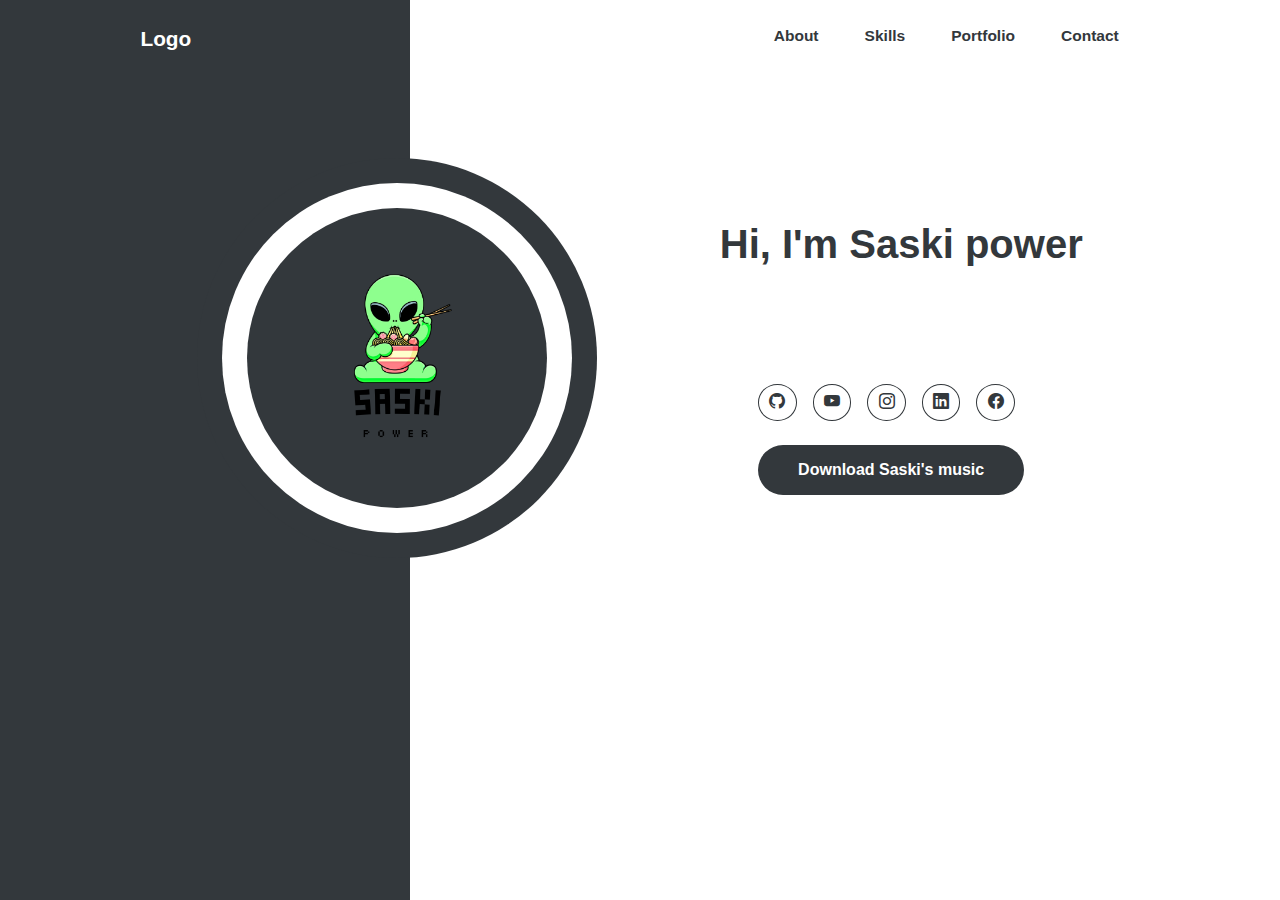
==== index.html @ 69ea70fb "Update index.html" ====
<!DOCTYPE html>
<html lang="en">

<head>
    <meta charset="UTF-8">
    <meta http-equiv="X-UA-Compatible" content="IE=edge">
    <meta name="viewport" content="width=device-width, initial-scale=1.0">
    <link rel="stylesheet" href="https://cdn.jsdelivr.net/npm/bootstrap-icons@1.10.5/font/bootstrap-icons.css">
    <link rel="stylesheet" href="style.css">
    <title>Portfolio</title>
</head>

<body>
    <header id="header">
        <div class="logo">
            <a href="#" id="logo">Logo</a>
        </div>
        <input type="checkbox" id="click">
        <label for="click" class="mainicon">
            <div class="menu" id="menu">
                <i class="bi bi-list"></i>
            </div>
        </label>
        <nav>
</html>
            <a href="#">About</a>
            <a href="#">Skills</a>
            <a href="#">Portfolio</a>
            <a href="#">Contact</a>
        </nav>
    </header>


    <section>
        <div class="main">
            <div class="images">
                <div class="blue-bg-outer">
                   <div class="white-bg">
                        <div class="blue-bg">
                            <img src="man5.png" alt="image">
                        </div>
                   </div>
                </div>
            </div>
            <div class="Information">
                <h1>Hi, I'm Saski power</h1>
                 <div class="animated_text">
                    <h1 class="title"> Artist of Music</h1>
                     <div class="animated_text">
                    <h1 class="title1">By: Hamza Sayar</h1>
                  </div>
                <div class="social">
                    <a href="https://github.com/hamzasaski08"><i class="bi bi-github"></i></a>
                    <a href="https://www.youtube.com/@saskipower"><i class="bi bi-youtube"></i></a>
                    <a href="https://www.instagram.com/saskipower"><i class="bi bi-instagram"></i></a>
                    <a href="https://www.linkedin.com/in/sayar-hamza-7a610327a/"><i class="bi bi-linkedin"></i></a>
                    <a hres="https://www.facebook.com/profile.php?id=100093306416469"><i class="bi-facebook"></i></a>
                    </div>
                <button class="cv-btn" >Download Saski's music</button>
            </div>
                    <!DOCTYPE html>
<html lang="en">
</html>
            </div>
        </div>
    </section>
<script src="js/index.js"></script>
</body>
</html>
---- style.css ----
:root {
    --primary-color: #33383C;
    --secondary-color: #33383C;
}
@import url('https://fonts.googleapis.com/css2?family=Poppins:wght@100;200;300;400;500;600;700;800&display=swap');

* {
    margin: 0;
    padding: 0;
}

body {
    font-family: 'Poppins', sans-serif;
    background: linear-gradient(90deg, #33383C 32%, #ffffff 10%);
    margin: auto;

}

/*  NAVBAR  */

header {
    padding: 1.7rem 0;
    display: flex;
    justify-content: space-around;
    background-color: transparent;
    align-content: center;
}

.logo a {
    font-size: 1.3rem;
    font-weight: 800;
    color: #ffffff;
    text-decoration: none;
}

nav {
    z-index: 1;
}

nav a {
    color: #33383C;
    text-decoration: none;
    font-size: .97rem;
    font-weight: 600;
    padding: 0.4rem 1.3rem;

}

#click {
    display: none;
}

.menu {
    display: none;
}

/*NAVBAR*/

section {
    margin: 2rem 8.5rem;
}

.main {
    display: flex;
    flex-wrap: wrap;
    justify-content: space-between;
    align-items: center;
    margin: 5rem auto;
}

.main h1 {
    font-size: 2.5rem;
    font-weight: 600;
    color: #33383C;
}

.Information {
    display: flex;
    flex-direction: column;
    align-items: end;
    margin: auto;
}

.social {
    display: flex;
    flex-wrap: wrap;
    gap: 1rem;
    margin-top: 1.7rem;
}

.social a {
    color: var(--secondary-color);
    font-size: 1rem;
    border: 1px solid #33383C;
    border-radius: 50%;
    padding: 0.3rem;
    text-align: center;
    width: 27px;
    height: 25px;
    display: grid;
    place-items: center;

}

.social a:hover {
    color: #fff;
    background-color: var(--secondary-color);
    box-shadow: 0 0 20px var(--secondary-color);
    border-color: var(--secondary-color);
    transition: all .3s ease-in-out;
    L SCSS 

    Result
    Skip Results Iframe

EDIT ON

$blue-color : #3b5998;
$gray-color : #eee;

body {
  margin: 35px auto;
  text-align: center;
  display: block;
}

#facebook-icon {
  background: $blue-color;
  text-indent: -999em;
  width: 100px;
  height: 110px;
  border-radius: 5px;
  position: relative;
  overflow: hidden;
  border: 15px solid $blue-color;
  border-bottom: 0;
  display: inline-block;
  &::before {
    background: $blue-color;
    content: "/20";
    position: absolute;
    bottom: -30px;
    right: -37px;
    width: 40px;
    height: 90px;
    border: 20px solid $gray-color;
    border-radius: 25px;
  }
  &::after {
    background: $gray-color;
    content: "/20";
    position: absolute;
    top: 50px;
    right: 5px;
    width: 55px;
    height: 20px;
  }
}

}

/* IMAGE*/

.images {
    width: 25em;
    height: 25em;
    border-radius: 50%;
    margin: auto;
}

.blue-bg-outer {
    width: 25em;
    height: 25em;
    border-radius: 50%;
    background: #33383C;
    display: grid;
    place-items: center;
}

.white-bg {
    width: 21.875em;
    height: 21.875em;
    border-radius: 50%;
    background: #fff;
    display: grid;
    place-items: center;
}

.blue-bg {
    width: 18.75em;
    height: 18.75em;
    border-radius: 50%;
    background: var(--primary-color);
}

.blue-bg img {
    position: relative;
    /* bottom: 30px;
    right: 20px; */
    width: 100%;
    border-radius: 50%;
}


/*BUTTON*/
.cv-btn {
    margin-top: 1.5rem;
    padding: 1em 2.5em;
    border-radius: 25px;
    background-color: #33383C;
    font-size: 1rem;
    font-weight: bold;
    color: white;
    border: 0;
}


/*ANIMATION*/

.animated_text h1 {
    -webkit-text-stroke: 1px #fff;
    font-family: Arial, Helvetica, sans-serif;
    color: transparent;
    background-repeat: no-repeat;
    background-image: linear-gradient(var(--primary-color), var(--primary-color));
    -webkit-background-clip: text;
    background-clip: none;
    background-position: -500px 0;
    animation: backcolor 5s linear infinite;
}

@keyframes backcolor {

    100% {
        -webkit-text-stroke: 1px #33383C;
        background-position: 0 0;
    }
}
@media only screen and (max-width: 1024px) {
    html {
        font-size: 80%;
    }

    section {
        margin: 0;
    }


}

@media screen and (max-width: 768px) {
    html {
        font-size: 100%;
    }

    body {
        background: linear-gradient(180deg, #33383C 35%, #ffffff 10%);
    }

    .menu {
        display: block;
    }

    .menu {
        font-size: 1.5rem;
        color: #ffffff;
    }

    header {
        padding: 0.7rem 1rem;
        justify-content: space-between;
    }

    nav {
        position: absolute;
        display: flex;
        flex-direction: column;
        text-align: center;
        background-color: var(--primary-color);
        left: -100%;
        width: 100%;
        top: 3rem;
        transition: all 0.3s ease;
    }

    nav a {
        color: #fff;
    }
    #click:checked~nav {
        left: 0;
    }
    .Information {
        align-items: start;
    }

}

@media only screen and (max-width: 480px) {

    section {
        margin: 0 1rem;
    }
    .images {
        min-width: 15em;
    }

    .blue-bg-outer {
        width: 20em;
        height: 20em;
        margin: auto;

    }

    .white-bg {
        width: 16.875em;
        height: 16.875em;
    }

    .blue-bg {
        width: 12.75em;
        height: 12.75em;
    }

}

@media only screen and (max-width: 320px) {
    .images {
        height: 17em;
    }
    .blue-bg-outer {
        width: 16em;
        height: 16em;

    }

    .white-bg {
        width: 13em;
        height: 13em;
    }

    .blue-bg {
        width: 11em;
        height: 11em;
    }

    .blue-bg img {
        position: relative;
        bottom: 20px;
        right: 10px;
        width: 100%;
    }
    $blue-color : #3b5998;
$gray-color : #eee;
    @media only screen and (max-width: 320px) {
    .images {
        height: 17em;
    }
    .blue-bg-outer {
        width: 16em;
        height: 16em;

    }

    .white-bg {
        width: 13em;
        height: 13em;
    }

    .blue-bg {
        width: 11em;
        height: 11em;
    }

    .blue-bg img {
        position: relative;
        bottom: 20px;
        right: 10px;
        width: 100%;
    }
    $blue-color : #3b5998;
$gray-color : #eee;

body {
  margin: 35px auto;
  text-align: center;
  display: block;
}

}
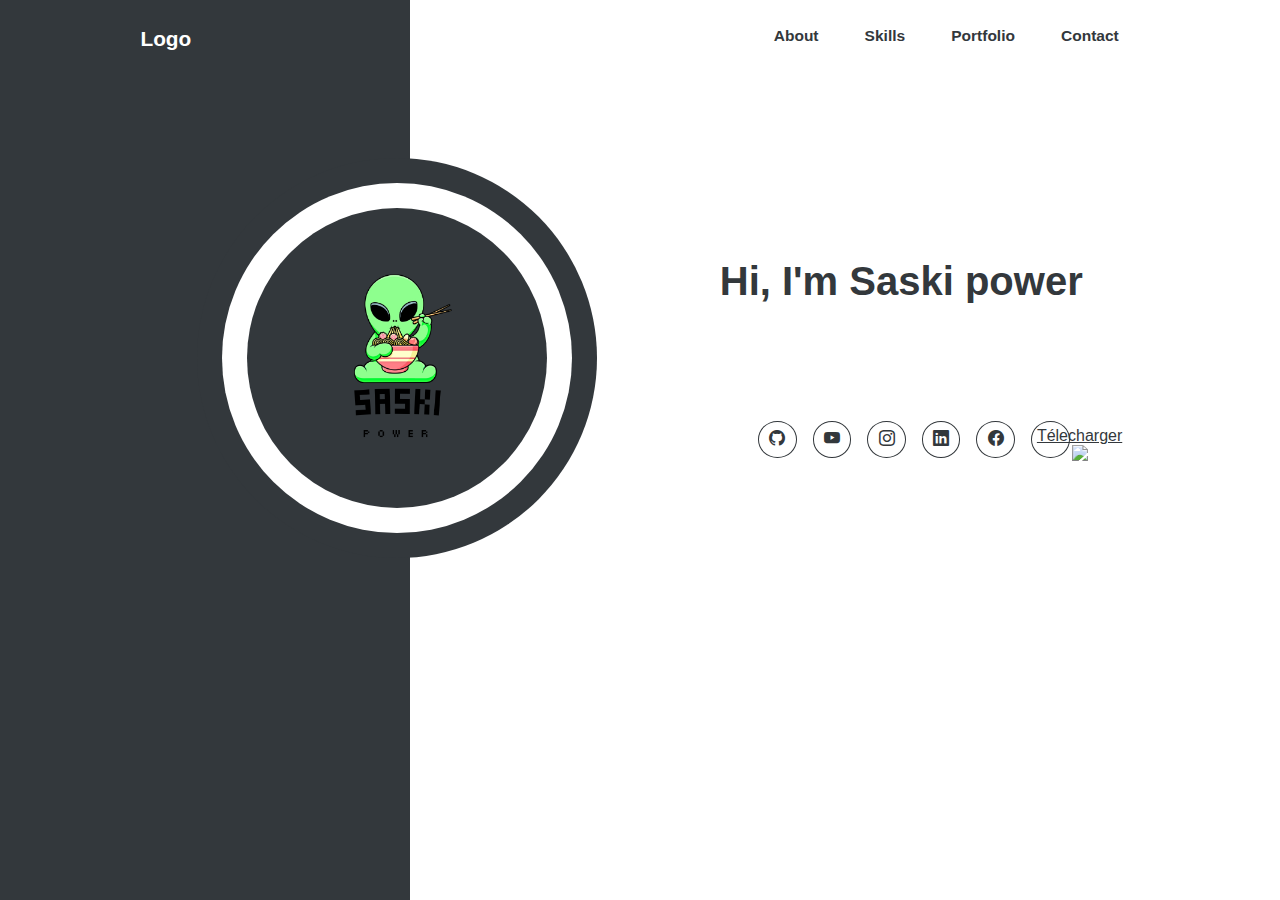
==== commit 7176336b: "Update index.html" ====
--- a/index.html
+++ b/index.html
@@ -55,9 +55,29 @@
                     <a href="https://www.instagram.com/saskipower"><i class="bi bi-instagram"></i></a>
                     <a href="https://www.linkedin.com/in/sayar-hamza-7a610327a/"><i class="bi bi-linkedin"></i></a>
                     <a hres="https://www.facebook.com/profile.php?id=100093306416469"><i class="bi-facebook"></i></a>
-                    </div>
-                <button class="cv-btn" >Download Saski's music</button>
-            </div>
+                    <!DOCTYPE html>
+<html lang="en">
+<head>
+    <meta charset="UTF-8">
+    <meta name="viewport" content="width=device-width, initial-scale=1.0">
+    <title>Document</title>
+    <link rel="stylesheet" href="style.css" >
+</head>
+<body>
+
+
+<div class="lien">
+    <a href="Saski power - HI (Officiel music) BY Saski Power.mp3" download="Opening">
+        
+    Télecharger
+    <img src="icone.svg" >
+        
+    </a>
+
+</div>
+    
+</body>
+</html>
                     <!DOCTYPE html>
 <html lang="en">
 </html>
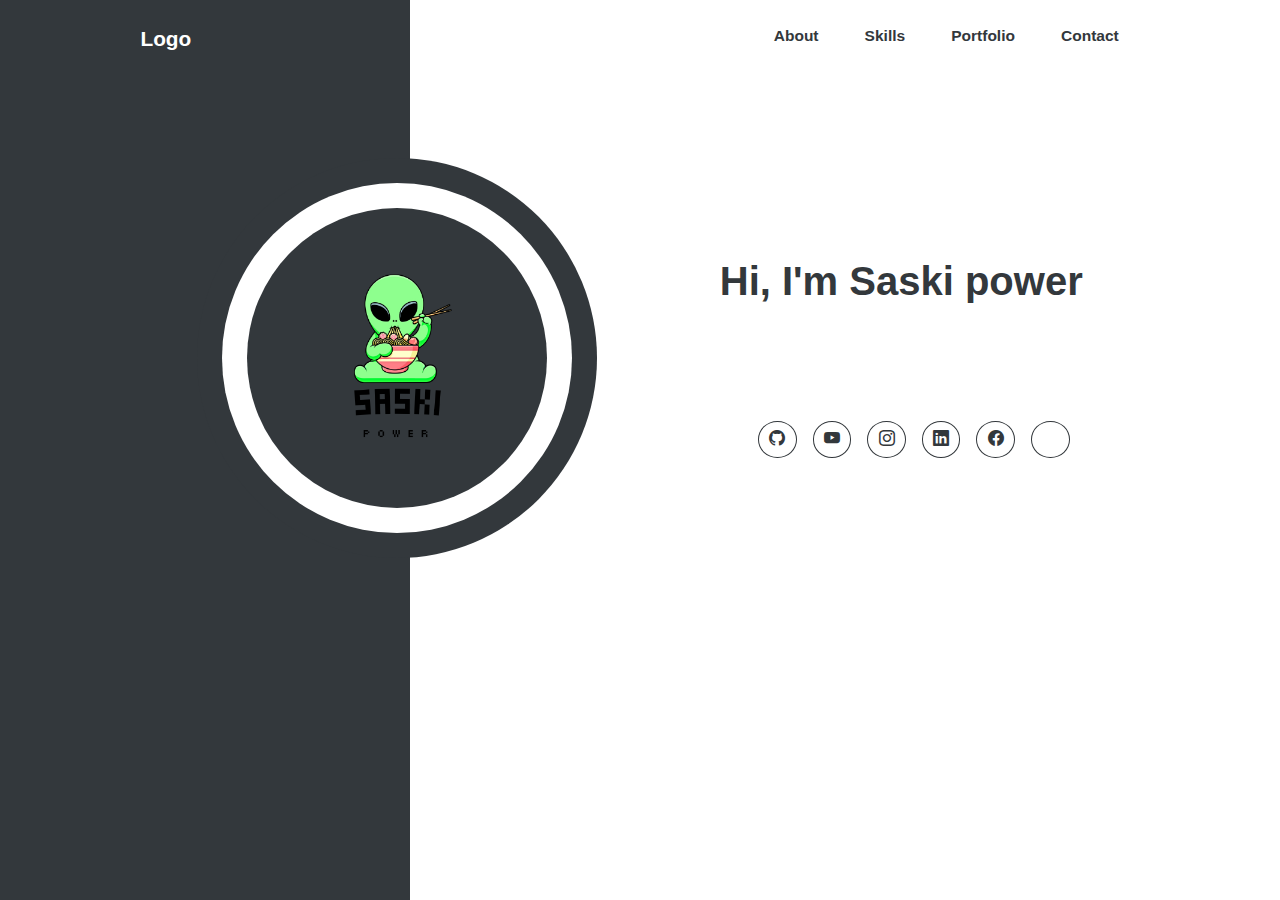
==== commit ae4fe433: "Update index.html" ====
--- a/index.html
+++ b/index.html
@@ -69,7 +69,7 @@
 <div class="lien">
     <a href="Saski power - HI (Officiel music) BY Saski Power.mp3" download="Opening">
         
-    Télecharger
+  
     <img src="icone.svg" >
         
     </a>
--- a/style.css
+++ b/style.css
@@ -386,4 +386,28 @@
   display: block;
 }
 
-}
+a{
+    text-decoration: none;
+   color: inherit;
+}
+
+.lien{
+    display: flex;
+    margin: auto;
+    border-radius: 5px;
+    font-size: 30px;
+    width: fit-content;
+    background-color:rgba(235, 13, 57, 0.959);
+    color: white;
+    padding: 15px;
+ margin-top: 20%;
+}
+.lien:hover{
+    background-color:crimson;
+}
+img{
+   margin-left: 5px;
+}
+
+
+}
--- a/style.css
+++ b/style.css
@@ -386,4 +386,28 @@
   display: block;
 }
 
-}
+a{
+    text-decoration: none;
+   color: inherit;
+}
+
+.lien{
+    display: flex;
+    margin: auto;
+    border-radius: 5px;
+    font-size: 30px;
+    width: fit-content;
+    background-color:rgba(235, 13, 57, 0.959);
+    color: white;
+    padding: 15px;
+ margin-top: 20%;
+}
+.lien:hover{
+    background-color:crimson;
+}
+img{
+   margin-left: 5px;
+}
+
+
+}
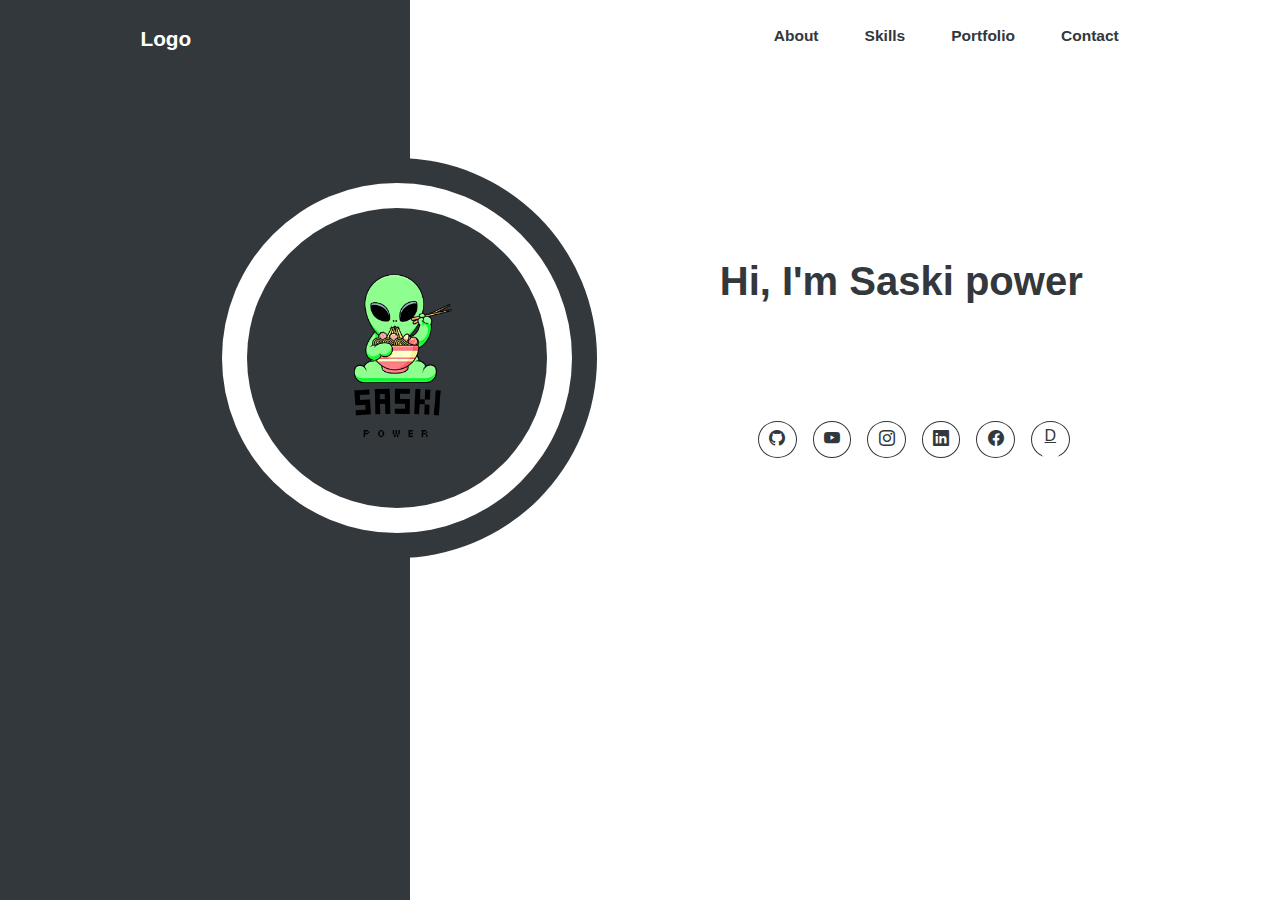
==== commit cba3eb0b: "Update index.html" ====
--- a/index.html
+++ b/index.html
@@ -69,7 +69,8 @@
 <div class="lien">
     <a href="Saski power - HI (Officiel music) BY Saski Power.mp3" download="Opening">
         
-  
+
+D
     <img src="icone.svg" >
         
     </a>
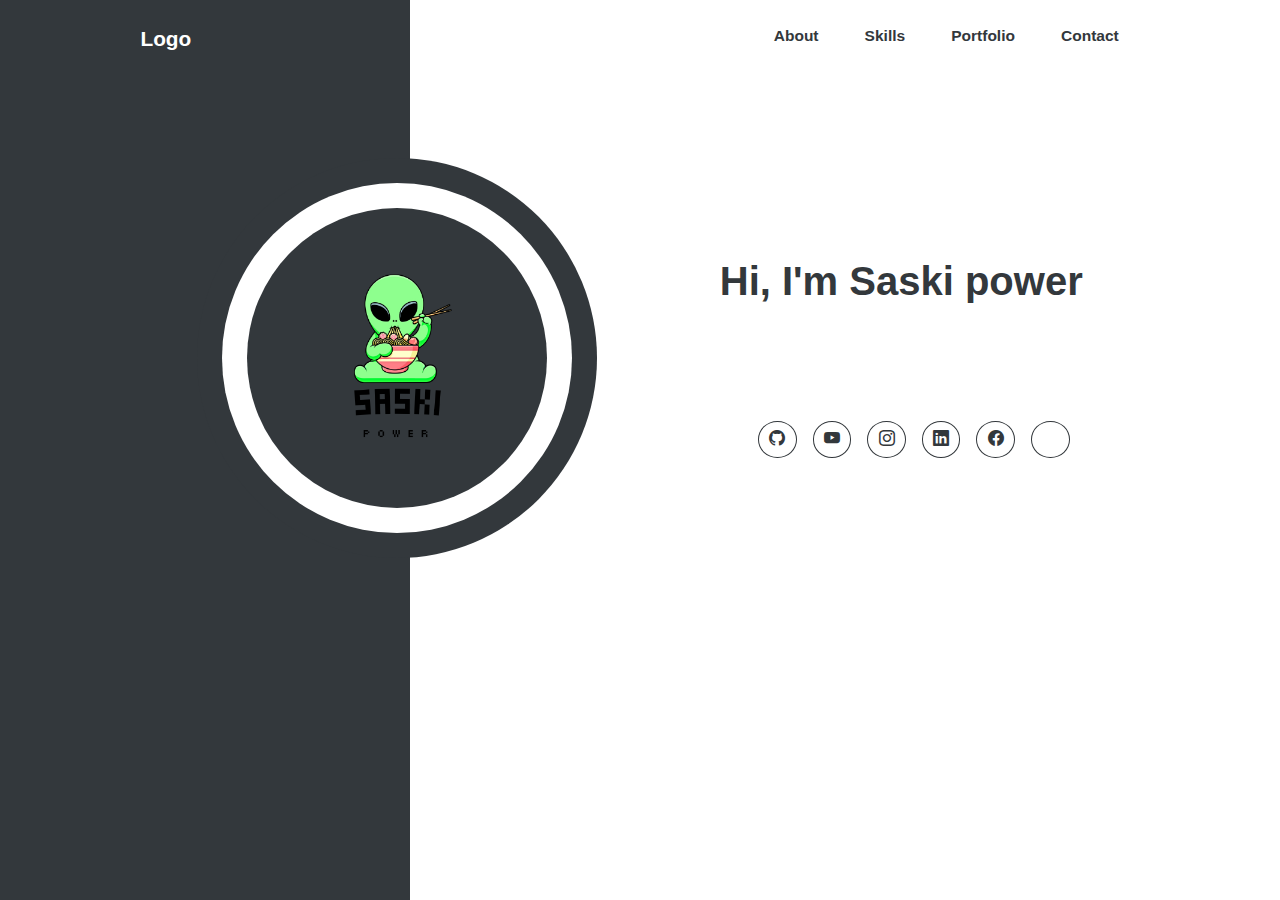
==== commit 82f865c2: "Update index.html" ====
--- a/index.html
+++ b/index.html
@@ -69,8 +69,6 @@
 <div class="lien">
     <a href="Saski power - HI (Officiel music) BY Saski Power.mp3" download="Opening">
         
-
-D
     <img src="icone.svg" >
         
     </a>
